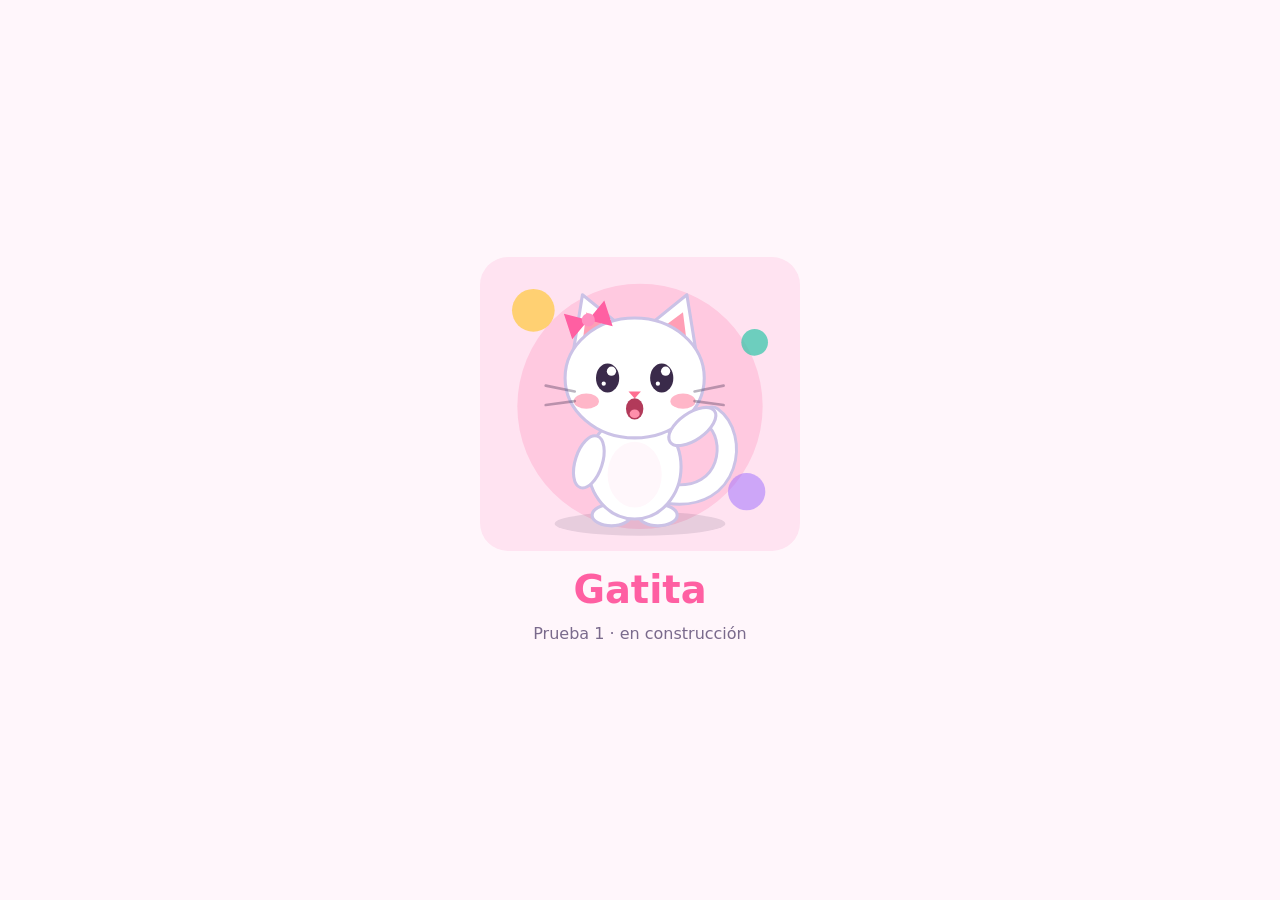
==== index.html @ 4bb4eaf9 "Testseite mit Gatita Co-Authored-By: Claude Fable 5.2 <noreply@anthropic.com> Claude-Session: https:" ====
<!DOCTYPE html>
<html lang="es">
<head>
<meta charset="utf-8">
<meta name="viewport" content="width=device-width, initial-scale=1">
<meta name="robots" content="noindex">
<title>Gatita</title>
<style>
:root{--bg:#fff6fb;--ink:#3a2a4a;--soft:#7a6a8c;--pink:#ff5fa2;color-scheme:light}
*{box-sizing:border-box}
html,body{margin:0;height:100%}
body{background:var(--bg);color:var(--ink);font-family:"Trebuchet MS","Segoe UI",system-ui,sans-serif;display:flex;flex-direction:column;align-items:center;justify-content:center;gap:12px;padding:24px;text-align:center}
svg{width:min(320px,80vw);height:auto;border-radius:28px;background:#ffe3f1}
h1{margin:0;font-size:2.4rem;color:var(--pink)}
p{margin:0;color:var(--soft)}
/* Animationen */
.blink{transform-box:fill-box;transform-origin:center;animation:blink 4s infinite}
@keyframes blink{0%,92%,100%{transform:scaleY(1)}95%{transform:scaleY(.1)}}
.tail{transform-origin:18px -14px;animation:wag 1.6s ease-in-out infinite alternate}
@keyframes wag{from{transform:rotate(-8deg)}to{transform:rotate(10deg)}}
.bob{transform-origin:0 0;animation:bob 1.2s ease-in-out infinite alternate}
@keyframes bob{from{transform:rotate(-10deg)}to{transform:rotate(8deg)}}
.wave{transform-origin:0 0;animation:wave .5s ease-in-out infinite alternate}
@keyframes wave{from{transform:rotate(-20deg)}to{transform:rotate(16deg)}}
.tilt{transform-origin:0 -45px;animation:tilt 2s ease-in-out infinite alternate}
@keyframes tilt{from{transform:rotate(-5deg)}to{transform:rotate(5deg)}}
.jump{animation:jump .9s cubic-bezier(.3,0,.3,1) infinite alternate}
@keyframes jump{from{transform:translateY(0)}to{transform:translateY(-42px)}}
.shadow{transform-box:fill-box;transform-origin:center;animation:shadow .9s cubic-bezier(.3,0,.3,1) infinite alternate}
@keyframes shadow{from{transform:scale(1);opacity:.25}to{transform:scale(.55);opacity:.12}}
.pulse{transform-origin:0 0;animation:pulse 1.6s ease-in-out infinite alternate}
@keyframes pulse{from{transform:scale(1)}to{transform:scale(1.05)}}
.bl1{transform-origin:0 0;animation:snip1 .45s ease-in-out infinite alternate}
.bl2{transform-origin:0 0;animation:snip2 .45s ease-in-out infinite alternate}
@keyframes snip1{from{transform:rotate(0)}to{transform:rotate(-16deg)}}
@keyframes snip2{from{transform:rotate(0)}to{transform:rotate(16deg)}}
.hairbit{animation:fall 1.8s linear infinite}
@keyframes fall{0%{transform:translate(0,0) rotate(0);opacity:1}100%{transform:translate(10px,78px) rotate(200deg);opacity:0}}
.swim{transform-box:fill-box;transform-origin:center;animation:swim 5s linear infinite}
@keyframes swim{0%{transform:translateX(-15px) scaleX(1)}45%{transform:translateX(15px) scaleX(1)}50%{transform:translateX(15px) scaleX(-1)}95%{transform:translateX(-15px) scaleX(-1)}100%{transform:translateX(-15px) scaleX(1)}}
.bubble{animation:bubble 2.4s ease-in infinite}
@keyframes bubble{0%{transform:translateY(0);opacity:.9}100%{transform:translateY(-34px);opacity:0}}
.peek{animation:peek 5s ease-in-out infinite}
@keyframes peek{0%,100%{transform:translate(-3px,3px)}50%{transform:translate(4px,-3px)}}
.breathe{transform-box:fill-box;transform-origin:center bottom;animation:breathe 2.6s ease-in-out infinite alternate}
@keyframes breathe{from{transform:scaleY(1)}to{transform:scaleY(1.07)}}
.zz{animation:zz 3s ease-in-out infinite}
@keyframes zz{0%{transform:translate(0,8px);opacity:0}30%{opacity:1}100%{transform:translate(8px,-14px);opacity:0}}
.twinkle{animation:twinkle 1.8s ease-in-out infinite alternate}
@keyframes twinkle{from{opacity:.25}to{opacity:1}}
.drop{animation:drop .8s linear infinite}
@keyframes drop{from{transform:translateY(-40px)}to{transform:translateY(170px)}}
.cloud{animation:cloud 4s ease-in-out infinite alternate}
@keyframes cloud{from{transform:translateX(-6px)}to{transform:translateX(8px)}}
.ripple{transform-box:fill-box;transform-origin:center;animation:ripple 1.4s ease-out infinite}
@keyframes ripple{from{transform:scale(.3);opacity:.9}to{transform:scale(1.2);opacity:0}}
.sway{transform-origin:0 0;animation:sway 2.4s ease-in-out infinite alternate}
@keyframes sway{from{transform:rotate(-3deg)}to{transform:rotate(3deg)}}
.shiver{animation:shiver .14s linear infinite alternate}
@keyframes shiver{from{transform:translateX(-1.4px)}to{transform:translateX(1.4px)}}
.snow{animation:snow 4s linear infinite}
@keyframes snow{from{transform:translate(0,-30px)}to{transform:translate(12px,210px)}}
.puff{transform-box:fill-box;transform-origin:center;animation:puff 2.2s ease-out infinite}
@keyframes puff{0%{transform:translate(0,0) scale(.4);opacity:0}25%{opacity:.9}100%{transform:translate(14px,-12px) scale(1.3);opacity:0}}
@media (prefers-reduced-motion:reduce){*{animation:none!important}}


@media (prefers-reduced-motion:reduce){*{animation:none!important}}
</style>
</head>
<body>
<div id="hero"></div>
<h1>Gatita</h1>
<p>Prueba 1 · en construcción</p>
<script>
const INK='#3a2a4a', OUT='#cbc2e6';
function arm(side,ang,o,prop,cls){
  const x=side==='L'?-20:20;
  return `<g transform="translate(${x},-42) rotate(${ang})"><g class="${cls||''}"><ellipse cx="0" cy="12" rx="7" ry="14" fill="${o.fur}" stroke="${o.out}" stroke-width="1.6"/>${prop?`<g transform="translate(0,26) rotate(${-ang})">${prop}</g>`:''}</g></g>`;
}
function cat(o){
  o=Object.assign({fur:'#ffffff',out:OUT,belly:'#fff7fb',eyes:'open',mouth:'w',armL:18,armR:-18,armsFront:false,bow:true,prop:'',armRcls:'',armLcls:'',headCls:'',mid:'',extra:'',tail:true},o);
  const S=`stroke="${o.out}" stroke-width="1.6"`;
  const arms=arm('L',o.armL,o,'',o.armLcls)+arm('R',o.armR,o,o.prop,o.armRcls);
  let eyes='';
  if(o.eyes==='open') eyes=`<g class="blink"><ellipse cx="-14" cy="-74" rx="6" ry="7.5" fill="${INK}"/><circle cx="-12" cy="-77.5" r="2.4" fill="#fff"/><circle cx="-16" cy="-71" r="1.1" fill="#fff"/><ellipse cx="14" cy="-74" rx="6" ry="7.5" fill="${INK}"/><circle cx="16" cy="-77.5" r="2.4" fill="#fff"/><circle cx="12" cy="-71" r="1.1" fill="#fff"/></g>`;
  if(o.eyes==='happy') eyes=`<path d="M-20,-72 q6,-8 12,0 M8,-72 q6,-8 12,0" fill="none" stroke="${INK}" stroke-width="2.8" stroke-linecap="round"/>`;
  if(o.eyes==='closed') eyes=`<path d="M-20,-74 q6,6 12,0 M8,-74 q6,6 12,0" fill="none" stroke="${INK}" stroke-width="2.8" stroke-linecap="round"/>`;
  if(o.eyes==='wide') eyes=`<circle cx="-14" cy="-75" r="7.5" fill="#fff" stroke="${INK}" stroke-width="2"/><circle cx="-14" cy="-75" r="3.2" fill="${INK}"/><circle cx="14" cy="-75" r="7.5" fill="#fff" stroke="${INK}" stroke-width="2"/><circle cx="14" cy="-75" r="3.2" fill="${INK}"/>`;
  let mouth=`<path d="M-6,-61 q3,4 6,0 q3,4 6,0" fill="none" stroke="${INK}" stroke-width="1.8" stroke-linecap="round"/>`;
  if(o.mouth==='open') mouth=`<g class="${o.mouthCls||''}"><ellipse cx="0" cy="-58" rx="4.5" ry="5.5" fill="#b23a5a"/><ellipse cx="0" cy="-55.5" rx="2.6" ry="2.2" fill="#ff8fab"/></g>`;
  if(o.mouth==='o') mouth=`<ellipse cx="0" cy="-58" rx="3" ry="3.6" fill="#b23a5a"/>`;
  const bow=o.bow?`<g transform="translate(-24,-104) rotate(-18)"><path d="M0,0 L-11,-7 V7 Z M0,0 L11,-7 V7 Z" fill="#ff5fa2"/><circle r="3.4" fill="#ff8fc0"/></g>`:'';
  return `
  ${o.tail?`<path class="tail" d="M18,-14 C50,-10 54,-44 40,-54" fill="none" stroke="${o.out}" stroke-width="11.5" stroke-linecap="round"/><path class="tail" d="M18,-14 C50,-10 54,-44 40,-54" fill="none" stroke="${o.fur}" stroke-width="8.5" stroke-linecap="round"/>`:''}
  <ellipse cx="-12" cy="-3" rx="10" ry="5.5" fill="${o.fur}" ${S}/><ellipse cx="12" cy="-3" rx="10" ry="5.5" fill="${o.fur}" ${S}/>
  <ellipse cx="0" cy="-28" rx="24" ry="27" fill="${o.fur}" ${S}/>
  <ellipse cx="0" cy="-24" rx="14" ry="17" fill="${o.belly}"/>
  ${o.armsFront?'':arms}
  ${o.mid}
  <g class="${o.headCls}">
    <polygon points="-32,-86 -27,-117 -6,-100" fill="${o.fur}" ${S} stroke-linejoin="round"/><polygon points="-27,-92 -25,-108 -13,-99" fill="#ff9eb5"/>
    <polygon points="32,-86 27,-117 6,-100" fill="${o.fur}" ${S} stroke-linejoin="round"/><polygon points="27,-92 25,-108 13,-99" fill="#ff9eb5"/>
    <ellipse cx="0" cy="-74" rx="36" ry="31" fill="${o.fur}" ${S}/>
    ${eyes}
    <ellipse cx="-25" cy="-62" rx="6.5" ry="4" fill="#ff8fab" opacity=".65"/><ellipse cx="25" cy="-62" rx="6.5" ry="4" fill="#ff8fab" opacity=".65"/>
    <path d="M-3.2,-67 h6.4 l-3.2,3.6 z" fill="#ff6f91"/>
    ${mouth}
    <path d="M-31,-67 l-15,-3 M-31,-62 l-15,2 M31,-67 l15,-3 M31,-62 l15,2" stroke="${INK}" stroke-opacity=".35" stroke-width="1.4" stroke-linecap="round"/>
    ${bow}
  </g>
  ${o.armsFront?arms:''}
  ${o.extra}`;
}
const at=(x,y,s,inner,cls)=>`<g transform="translate(${x},${y}) scale(${s})"><g class="${cls||''}">${inner}</g></g>`;
const heart=(x,y,s,c,d)=>`<path class="heart" style="animation-delay:${d}s" transform="translate(${x},${y}) scale(${s})" d="M0,4 C-8,-4 -4,-10 0,-5 C4,-10 8,-4 0,4 Z" fill="${c}"/>`;


document.getElementById('hero').innerHTML=`<svg viewBox="0 0 240 220" role="img" aria-label="Gatita saluda">
 <circle cx="120" cy="112" r="92" fill="#ffc9e0"/><circle cx="40" cy="40" r="16" fill="#ffc93c" opacity=".7"/><circle cx="206" cy="64" r="10" fill="#2fc7a8" opacity=".7"/><circle cx="200" cy="176" r="14" fill="#9b6bff" opacity=".5"/>
 <ellipse cx="120" cy="200" rx="64" ry="9" fill="${INK}" opacity=".12"/>
 ${at(116,198,1.45,cat({armR:-125,armRcls:'wave',armsFront:true,mouth:'open'}))}</svg>`;
</script>
</body>
</html>
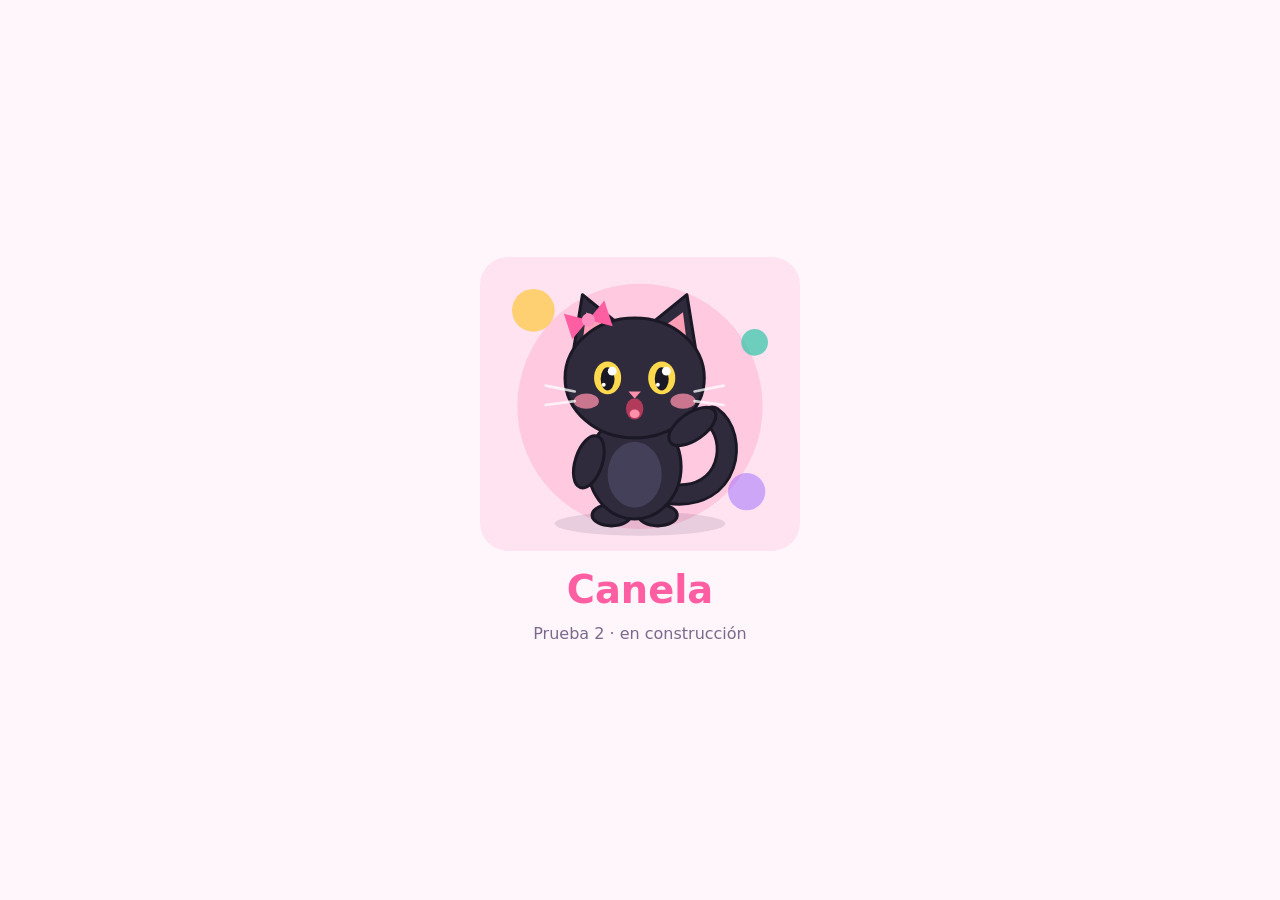
==== commit 9d7fc00f: "Maskottchen: schwarze Katze Canela Co-Authored-By: Claude Fable 5.2 <noreply@anthropic.com> Claude-S" ====
--- a/index.html
+++ b/index.html
@@ -4,7 +4,7 @@
 <meta charset="utf-8">
 <meta name="viewport" content="width=device-width, initial-scale=1">
 <meta name="robots" content="noindex">
-<title>Gatita</title>
+<title>Canela</title>
 <style>
 :root{--bg:#fff6fb;--ink:#3a2a4a;--soft:#7a6a8c;--pink:#ff5fa2;color-scheme:light}
 *{box-sizing:border-box}
@@ -70,8 +70,8 @@
 </head>
 <body>
 <div id="hero"></div>
-<h1>Gatita</h1>
-<p>Prueba 1 · en construcción</p>
+<h1>Canela</h1>
+<p>Prueba 2 · en construcción</p>
 <script>
 const INK='#3a2a4a', OUT='#cbc2e6';
 function arm(side,ang,o,prop,cls){
@@ -79,15 +79,16 @@
   return `<g transform="translate(${x},-42) rotate(${ang})"><g class="${cls||''}"><ellipse cx="0" cy="12" rx="7" ry="14" fill="${o.fur}" stroke="${o.out}" stroke-width="1.6"/>${prop?`<g transform="translate(0,26) rotate(${-ang})">${prop}</g>`:''}</g></g>`;
 }
 function cat(o){
-  o=Object.assign({fur:'#ffffff',out:OUT,belly:'#fff7fb',eyes:'open',mouth:'w',armL:18,armR:-18,armsFront:false,bow:true,prop:'',armRcls:'',armLcls:'',headCls:'',mid:'',extra:'',tail:true},o);
-  const S=`stroke="${o.out}" stroke-width="1.6"`;
+  o=Object.assign({fur:'#2f2b3d',out:'#1b1825',belly:'#454059',eyes:'open',mouth:'w',armL:18,armR:-18,armsFront:false,bow:true,prop:'',armRcls:'',armLcls:'',headCls:'',mid:'',extra:'',tail:true},o);
+  const S=`stroke="${o.out}" stroke-width="1.6"`, L='#ffffff';
   const arms=arm('L',o.armL,o,'',o.armLcls)+arm('R',o.armR,o,o.prop,o.armRcls);
+  const eye=x=>`<ellipse cx="${x}" cy="-74" rx="7" ry="8.5" fill="#ffd94d"/><ellipse cx="${x}" cy="-73.5" rx="3.6" ry="6" fill="#1b1825"/><circle cx="${x+2.4}" cy="-77.5" r="2.3" fill="#fff"/><circle cx="${x-2}" cy="-70.5" r="1" fill="#fff"/>`;
   let eyes='';
-  if(o.eyes==='open') eyes=`<g class="blink"><ellipse cx="-14" cy="-74" rx="6" ry="7.5" fill="${INK}"/><circle cx="-12" cy="-77.5" r="2.4" fill="#fff"/><circle cx="-16" cy="-71" r="1.1" fill="#fff"/><ellipse cx="14" cy="-74" rx="6" ry="7.5" fill="${INK}"/><circle cx="16" cy="-77.5" r="2.4" fill="#fff"/><circle cx="12" cy="-71" r="1.1" fill="#fff"/></g>`;
-  if(o.eyes==='happy') eyes=`<path d="M-20,-72 q6,-8 12,0 M8,-72 q6,-8 12,0" fill="none" stroke="${INK}" stroke-width="2.8" stroke-linecap="round"/>`;
-  if(o.eyes==='closed') eyes=`<path d="M-20,-74 q6,6 12,0 M8,-74 q6,6 12,0" fill="none" stroke="${INK}" stroke-width="2.8" stroke-linecap="round"/>`;
-  if(o.eyes==='wide') eyes=`<circle cx="-14" cy="-75" r="7.5" fill="#fff" stroke="${INK}" stroke-width="2"/><circle cx="-14" cy="-75" r="3.2" fill="${INK}"/><circle cx="14" cy="-75" r="7.5" fill="#fff" stroke="${INK}" stroke-width="2"/><circle cx="14" cy="-75" r="3.2" fill="${INK}"/>`;
-  let mouth=`<path d="M-6,-61 q3,4 6,0 q3,4 6,0" fill="none" stroke="${INK}" stroke-width="1.8" stroke-linecap="round"/>`;
+  if(o.eyes==='open') eyes=`<g class="blink">${eye(-14)}${eye(14)}</g>`;
+  if(o.eyes==='happy') eyes=`<path d="M-20,-72 q6,-8 12,0 M8,-72 q6,-8 12,0" fill="none" stroke="${L}" stroke-width="2.8" stroke-linecap="round"/>`;
+  if(o.eyes==='closed') eyes=`<path d="M-20,-74 q6,6 12,0 M8,-74 q6,6 12,0" fill="none" stroke="${L}" stroke-width="2.8" stroke-linecap="round"/>`;
+  if(o.eyes==='wide') eyes=`<circle cx="-14" cy="-75" r="8" fill="#ffd94d"/><circle cx="-14" cy="-75" r="3" fill="#1b1825"/><circle cx="14" cy="-75" r="8" fill="#ffd94d"/><circle cx="14" cy="-75" r="3" fill="#1b1825"/>`;
+  let mouth=`<path d="M-6,-61 q3,4 6,0 q3,4 6,0" fill="none" stroke="${L}" stroke-width="1.8" stroke-linecap="round"/>`;
   if(o.mouth==='open') mouth=`<g class="${o.mouthCls||''}"><ellipse cx="0" cy="-58" rx="4.5" ry="5.5" fill="#b23a5a"/><ellipse cx="0" cy="-55.5" rx="2.6" ry="2.2" fill="#ff8fab"/></g>`;
   if(o.mouth==='o') mouth=`<ellipse cx="0" cy="-58" rx="3" ry="3.6" fill="#b23a5a"/>`;
   const bow=o.bow?`<g transform="translate(-24,-104) rotate(-18)"><path d="M0,0 L-11,-7 V7 Z M0,0 L11,-7 V7 Z" fill="#ff5fa2"/><circle r="3.4" fill="#ff8fc0"/></g>`:'';
@@ -103,10 +104,10 @@
     <polygon points="32,-86 27,-117 6,-100" fill="${o.fur}" ${S} stroke-linejoin="round"/><polygon points="27,-92 25,-108 13,-99" fill="#ff9eb5"/>
     <ellipse cx="0" cy="-74" rx="36" ry="31" fill="${o.fur}" ${S}/>
     ${eyes}
-    <ellipse cx="-25" cy="-62" rx="6.5" ry="4" fill="#ff8fab" opacity=".65"/><ellipse cx="25" cy="-62" rx="6.5" ry="4" fill="#ff8fab" opacity=".65"/>
-    <path d="M-3.2,-67 h6.4 l-3.2,3.6 z" fill="#ff6f91"/>
+    <ellipse cx="-25" cy="-62" rx="6.5" ry="4" fill="#ff8fab" opacity=".75"/><ellipse cx="25" cy="-62" rx="6.5" ry="4" fill="#ff8fab" opacity=".75"/>
+    <path d="M-3.2,-67 h6.4 l-3.2,3.6 z" fill="#ff8fab"/>
     ${mouth}
-    <path d="M-31,-67 l-15,-3 M-31,-62 l-15,2 M31,-67 l15,-3 M31,-62 l15,2" stroke="${INK}" stroke-opacity=".35" stroke-width="1.4" stroke-linecap="round"/>
+    <path d="M-31,-67 l-15,-3 M-31,-62 l-15,2 M31,-67 l15,-3 M31,-62 l15,2" stroke="${L}" stroke-opacity=".75" stroke-width="1.4" stroke-linecap="round"/>
     ${bow}
   </g>
   ${o.armsFront?arms:''}
@@ -116,7 +117,7 @@
 const heart=(x,y,s,c,d)=>`<path class="heart" style="animation-delay:${d}s" transform="translate(${x},${y}) scale(${s})" d="M0,4 C-8,-4 -4,-10 0,-5 C4,-10 8,-4 0,4 Z" fill="${c}"/>`;
 
 
-document.getElementById('hero').innerHTML=`<svg viewBox="0 0 240 220" role="img" aria-label="Gatita saluda">
+document.getElementById('hero').innerHTML=`<svg viewBox="0 0 240 220" role="img" aria-label="Canela saluda">
  <circle cx="120" cy="112" r="92" fill="#ffc9e0"/><circle cx="40" cy="40" r="16" fill="#ffc93c" opacity=".7"/><circle cx="206" cy="64" r="10" fill="#2fc7a8" opacity=".7"/><circle cx="200" cy="176" r="14" fill="#9b6bff" opacity=".5"/>
  <ellipse cx="120" cy="200" rx="64" ry="9" fill="${INK}" opacity=".12"/>
  ${at(116,198,1.45,cat({armR:-125,armRcls:'wave',armsFront:true,mouth:'open'}))}</svg>`;
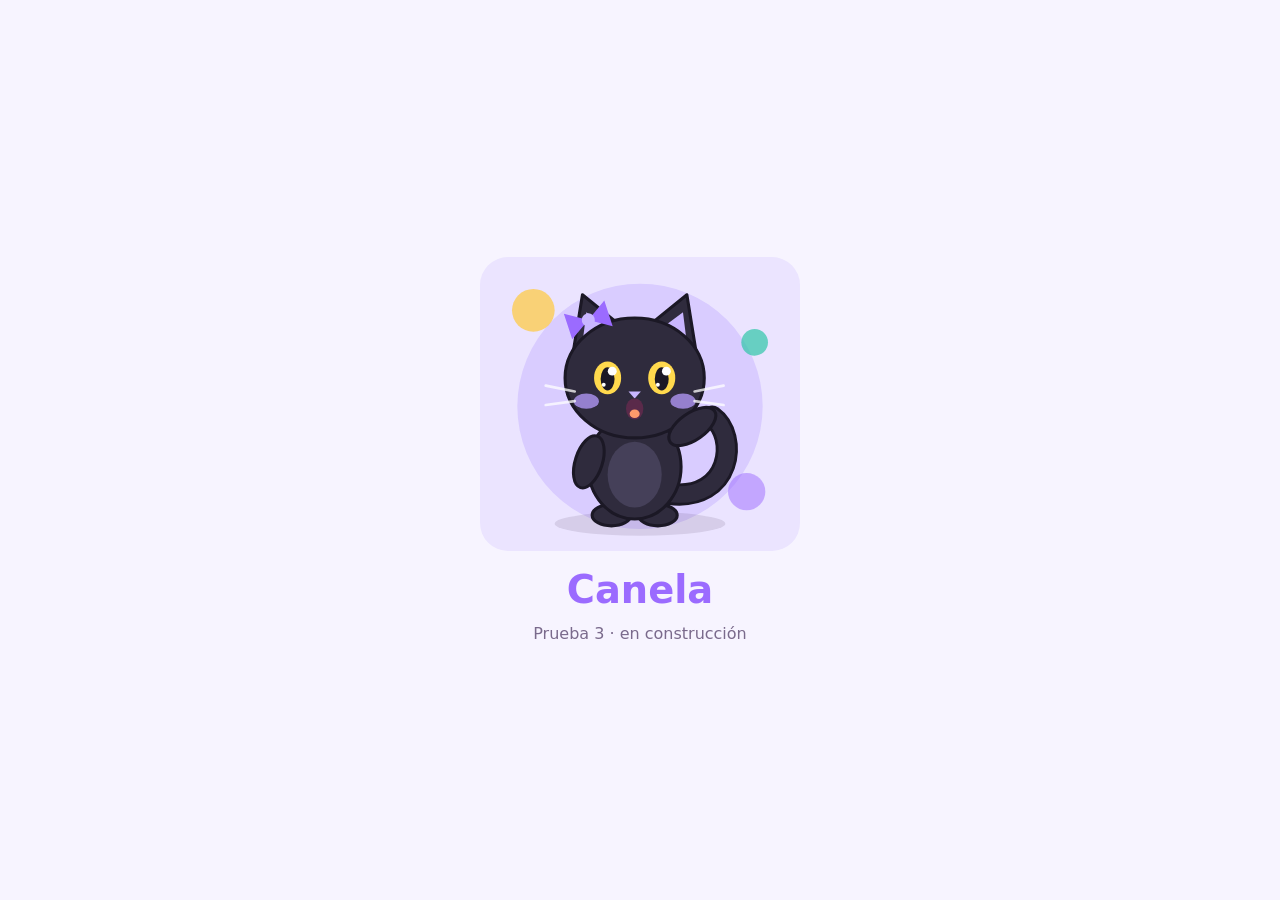
==== commit e730f349: "Farben: Lila statt Pink Co-Authored-By: Claude Fable 5.2 <noreply@anthropic.com> Claude-Session: htt" ====
--- a/index.html
+++ b/index.html
@@ -6,11 +6,11 @@
 <meta name="robots" content="noindex">
 <title>Canela</title>
 <style>
-:root{--bg:#fff6fb;--ink:#3a2a4a;--soft:#7a6a8c;--pink:#ff5fa2;color-scheme:light}
+:root{--bg:#f7f4ff;--ink:#3a2a4a;--soft:#7a6a8c;--pink:#9b6bff;color-scheme:light}
 *{box-sizing:border-box}
 html,body{margin:0;height:100%}
 body{background:var(--bg);color:var(--ink);font-family:"Trebuchet MS","Segoe UI",system-ui,sans-serif;display:flex;flex-direction:column;align-items:center;justify-content:center;gap:12px;padding:24px;text-align:center}
-svg{width:min(320px,80vw);height:auto;border-radius:28px;background:#ffe3f1}
+svg{width:min(320px,80vw);height:auto;border-radius:28px;background:#ebe4ff}
 h1{margin:0;font-size:2.4rem;color:var(--pink)}
 p{margin:0;color:var(--soft)}
 /* Animationen */
@@ -71,7 +71,7 @@
 <body>
 <div id="hero"></div>
 <h1>Canela</h1>
-<p>Prueba 2 · en construcción</p>
+<p>Prueba 3 · en construcción</p>
 <script>
 const INK='#3a2a4a', OUT='#cbc2e6';
 function arm(side,ang,o,prop,cls){
@@ -89,9 +89,9 @@
   if(o.eyes==='closed') eyes=`<path d="M-20,-74 q6,6 12,0 M8,-74 q6,6 12,0" fill="none" stroke="${L}" stroke-width="2.8" stroke-linecap="round"/>`;
   if(o.eyes==='wide') eyes=`<circle cx="-14" cy="-75" r="8" fill="#ffd94d"/><circle cx="-14" cy="-75" r="3" fill="#1b1825"/><circle cx="14" cy="-75" r="8" fill="#ffd94d"/><circle cx="14" cy="-75" r="3" fill="#1b1825"/>`;
   let mouth=`<path d="M-6,-61 q3,4 6,0 q3,4 6,0" fill="none" stroke="${L}" stroke-width="1.8" stroke-linecap="round"/>`;
-  if(o.mouth==='open') mouth=`<g class="${o.mouthCls||''}"><ellipse cx="0" cy="-58" rx="4.5" ry="5.5" fill="#b23a5a"/><ellipse cx="0" cy="-55.5" rx="2.6" ry="2.2" fill="#ff8fab"/></g>`;
-  if(o.mouth==='o') mouth=`<ellipse cx="0" cy="-58" rx="3" ry="3.6" fill="#b23a5a"/>`;
-  const bow=o.bow?`<g transform="translate(-24,-104) rotate(-18)"><path d="M0,0 L-11,-7 V7 Z M0,0 L11,-7 V7 Z" fill="#ff5fa2"/><circle r="3.4" fill="#ff8fc0"/></g>`:'';
+  if(o.mouth==='open') mouth=`<g class="${o.mouthCls||''}"><ellipse cx="0" cy="-58" rx="4.5" ry="5.5" fill="#5a2a4a"/><ellipse cx="0" cy="-55.5" rx="2.6" ry="2.2" fill="#ff9a6b"/></g>`;
+  if(o.mouth==='o') mouth=`<ellipse cx="0" cy="-58" rx="3" ry="3.6" fill="#5a2a4a"/>`;
+  const bow=o.bow?`<g transform="translate(-24,-104) rotate(-18)"><path d="M0,0 L-11,-7 V7 Z M0,0 L11,-7 V7 Z" fill="#9b6bff"/><circle r="3.4" fill="#c9b6ff"/></g>`:'';
   return `
   ${o.tail?`<path class="tail" d="M18,-14 C50,-10 54,-44 40,-54" fill="none" stroke="${o.out}" stroke-width="11.5" stroke-linecap="round"/><path class="tail" d="M18,-14 C50,-10 54,-44 40,-54" fill="none" stroke="${o.fur}" stroke-width="8.5" stroke-linecap="round"/>`:''}
   <ellipse cx="-12" cy="-3" rx="10" ry="5.5" fill="${o.fur}" ${S}/><ellipse cx="12" cy="-3" rx="10" ry="5.5" fill="${o.fur}" ${S}/>
@@ -100,12 +100,12 @@
   ${o.armsFront?'':arms}
   ${o.mid}
   <g class="${o.headCls}">
-    <polygon points="-32,-86 -27,-117 -6,-100" fill="${o.fur}" ${S} stroke-linejoin="round"/><polygon points="-27,-92 -25,-108 -13,-99" fill="#ff9eb5"/>
-    <polygon points="32,-86 27,-117 6,-100" fill="${o.fur}" ${S} stroke-linejoin="round"/><polygon points="27,-92 25,-108 13,-99" fill="#ff9eb5"/>
+    <polygon points="-32,-86 -27,-117 -6,-100" fill="${o.fur}" ${S} stroke-linejoin="round"/><polygon points="-27,-92 -25,-108 -13,-99" fill="#c9b6ff"/>
+    <polygon points="32,-86 27,-117 6,-100" fill="${o.fur}" ${S} stroke-linejoin="round"/><polygon points="27,-92 25,-108 13,-99" fill="#c9b6ff"/>
     <ellipse cx="0" cy="-74" rx="36" ry="31" fill="${o.fur}" ${S}/>
     ${eyes}
-    <ellipse cx="-25" cy="-62" rx="6.5" ry="4" fill="#ff8fab" opacity=".75"/><ellipse cx="25" cy="-62" rx="6.5" ry="4" fill="#ff8fab" opacity=".75"/>
-    <path d="M-3.2,-67 h6.4 l-3.2,3.6 z" fill="#ff8fab"/>
+    <ellipse cx="-25" cy="-62" rx="6.5" ry="4" fill="#b79cff" opacity=".75"/><ellipse cx="25" cy="-62" rx="6.5" ry="4" fill="#b79cff" opacity=".75"/>
+    <path d="M-3.2,-67 h6.4 l-3.2,3.6 z" fill="#c9b6ff"/>
     ${mouth}
     <path d="M-31,-67 l-15,-3 M-31,-62 l-15,2 M31,-67 l15,-3 M31,-62 l15,2" stroke="${L}" stroke-opacity=".75" stroke-width="1.4" stroke-linecap="round"/>
     ${bow}
@@ -118,7 +118,7 @@
 
 
 document.getElementById('hero').innerHTML=`<svg viewBox="0 0 240 220" role="img" aria-label="Canela saluda">
- <circle cx="120" cy="112" r="92" fill="#ffc9e0"/><circle cx="40" cy="40" r="16" fill="#ffc93c" opacity=".7"/><circle cx="206" cy="64" r="10" fill="#2fc7a8" opacity=".7"/><circle cx="200" cy="176" r="14" fill="#9b6bff" opacity=".5"/>
+ <circle cx="120" cy="112" r="92" fill="#d9ccff"/><circle cx="40" cy="40" r="16" fill="#ffc93c" opacity=".7"/><circle cx="206" cy="64" r="10" fill="#2fc7a8" opacity=".7"/><circle cx="200" cy="176" r="14" fill="#9b6bff" opacity=".5"/>
  <ellipse cx="120" cy="200" rx="64" ry="9" fill="${INK}" opacity=".12"/>
  ${at(116,198,1.45,cat({armR:-125,armRcls:'wave',armsFront:true,mouth:'open'}))}</svg>`;
 </script>
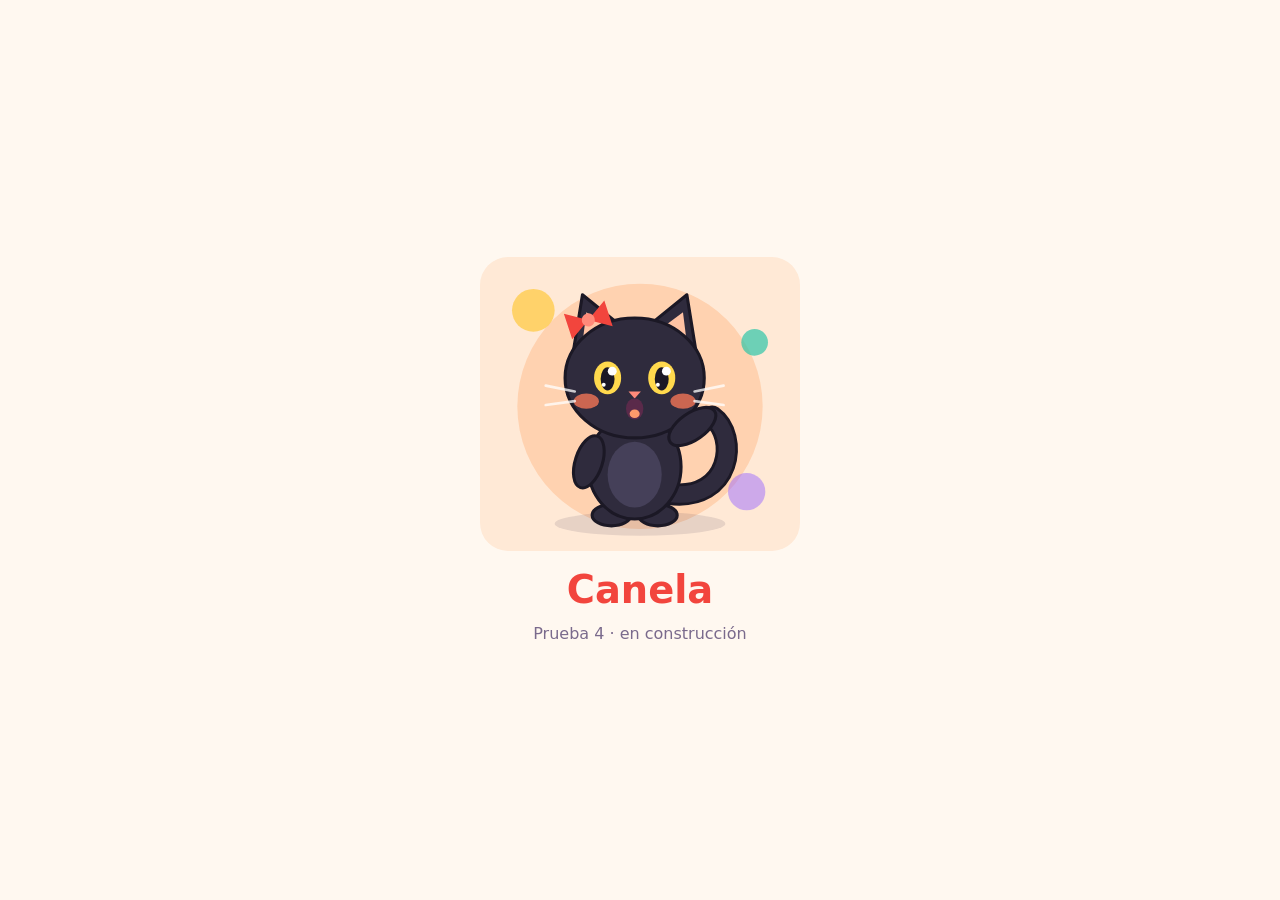
==== commit 7fc867d1: "Farben: Rot als Hauptfarbe Co-Authored-By: Claude Fable 5.2 <noreply@anthropic.com> Claude-Session: " ====
--- a/index.html
+++ b/index.html
@@ -6,11 +6,11 @@
 <meta name="robots" content="noindex">
 <title>Canela</title>
 <style>
-:root{--bg:#f7f4ff;--ink:#3a2a4a;--soft:#7a6a8c;--pink:#9b6bff;color-scheme:light}
+:root{--bg:#fff8f0;--ink:#3a2a4a;--soft:#7a6a8c;--pink:#f2453d;color-scheme:light}
 *{box-sizing:border-box}
 html,body{margin:0;height:100%}
 body{background:var(--bg);color:var(--ink);font-family:"Trebuchet MS","Segoe UI",system-ui,sans-serif;display:flex;flex-direction:column;align-items:center;justify-content:center;gap:12px;padding:24px;text-align:center}
-svg{width:min(320px,80vw);height:auto;border-radius:28px;background:#ebe4ff}
+svg{width:min(320px,80vw);height:auto;border-radius:28px;background:#ffe9d6}
 h1{margin:0;font-size:2.4rem;color:var(--pink)}
 p{margin:0;color:var(--soft)}
 /* Animationen */
@@ -71,7 +71,7 @@
 <body>
 <div id="hero"></div>
 <h1>Canela</h1>
-<p>Prueba 3 · en construcción</p>
+<p>Prueba 4 · en construcción</p>
 <script>
 const INK='#3a2a4a', OUT='#cbc2e6';
 function arm(side,ang,o,prop,cls){
@@ -91,7 +91,7 @@
   let mouth=`<path d="M-6,-61 q3,4 6,0 q3,4 6,0" fill="none" stroke="${L}" stroke-width="1.8" stroke-linecap="round"/>`;
   if(o.mouth==='open') mouth=`<g class="${o.mouthCls||''}"><ellipse cx="0" cy="-58" rx="4.5" ry="5.5" fill="#5a2a4a"/><ellipse cx="0" cy="-55.5" rx="2.6" ry="2.2" fill="#ff9a6b"/></g>`;
   if(o.mouth==='o') mouth=`<ellipse cx="0" cy="-58" rx="3" ry="3.6" fill="#5a2a4a"/>`;
-  const bow=o.bow?`<g transform="translate(-24,-104) rotate(-18)"><path d="M0,0 L-11,-7 V7 Z M0,0 L11,-7 V7 Z" fill="#9b6bff"/><circle r="3.4" fill="#c9b6ff"/></g>`:'';
+  const bow=o.bow?`<g transform="translate(-24,-104) rotate(-18)"><path d="M0,0 L-11,-7 V7 Z M0,0 L11,-7 V7 Z" fill="#f2453d"/><circle r="3.4" fill="#ff8a7a"/></g>`:'';
   return `
   ${o.tail?`<path class="tail" d="M18,-14 C50,-10 54,-44 40,-54" fill="none" stroke="${o.out}" stroke-width="11.5" stroke-linecap="round"/><path class="tail" d="M18,-14 C50,-10 54,-44 40,-54" fill="none" stroke="${o.fur}" stroke-width="8.5" stroke-linecap="round"/>`:''}
   <ellipse cx="-12" cy="-3" rx="10" ry="5.5" fill="${o.fur}" ${S}/><ellipse cx="12" cy="-3" rx="10" ry="5.5" fill="${o.fur}" ${S}/>
@@ -100,12 +100,12 @@
   ${o.armsFront?'':arms}
   ${o.mid}
   <g class="${o.headCls}">
-    <polygon points="-32,-86 -27,-117 -6,-100" fill="${o.fur}" ${S} stroke-linejoin="round"/><polygon points="-27,-92 -25,-108 -13,-99" fill="#c9b6ff"/>
-    <polygon points="32,-86 27,-117 6,-100" fill="${o.fur}" ${S} stroke-linejoin="round"/><polygon points="27,-92 25,-108 13,-99" fill="#c9b6ff"/>
+    <polygon points="-32,-86 -27,-117 -6,-100" fill="${o.fur}" ${S} stroke-linejoin="round"/><polygon points="-27,-92 -25,-108 -13,-99" fill="#ffc2a3"/>
+    <polygon points="32,-86 27,-117 6,-100" fill="${o.fur}" ${S} stroke-linejoin="round"/><polygon points="27,-92 25,-108 13,-99" fill="#ffc2a3"/>
     <ellipse cx="0" cy="-74" rx="36" ry="31" fill="${o.fur}" ${S}/>
     ${eyes}
-    <ellipse cx="-25" cy="-62" rx="6.5" ry="4" fill="#b79cff" opacity=".75"/><ellipse cx="25" cy="-62" rx="6.5" ry="4" fill="#b79cff" opacity=".75"/>
-    <path d="M-3.2,-67 h6.4 l-3.2,3.6 z" fill="#c9b6ff"/>
+    <ellipse cx="-25" cy="-62" rx="6.5" ry="4" fill="#ff7a59" opacity=".75"/><ellipse cx="25" cy="-62" rx="6.5" ry="4" fill="#ff7a59" opacity=".75"/>
+    <path d="M-3.2,-67 h6.4 l-3.2,3.6 z" fill="#ff8a7a"/>
     ${mouth}
     <path d="M-31,-67 l-15,-3 M-31,-62 l-15,2 M31,-67 l15,-3 M31,-62 l15,2" stroke="${L}" stroke-opacity=".75" stroke-width="1.4" stroke-linecap="round"/>
     ${bow}
@@ -118,7 +118,7 @@
 
 
 document.getElementById('hero').innerHTML=`<svg viewBox="0 0 240 220" role="img" aria-label="Canela saluda">
- <circle cx="120" cy="112" r="92" fill="#d9ccff"/><circle cx="40" cy="40" r="16" fill="#ffc93c" opacity=".7"/><circle cx="206" cy="64" r="10" fill="#2fc7a8" opacity=".7"/><circle cx="200" cy="176" r="14" fill="#9b6bff" opacity=".5"/>
+ <circle cx="120" cy="112" r="92" fill="#ffd2b0"/><circle cx="40" cy="40" r="16" fill="#ffc93c" opacity=".7"/><circle cx="206" cy="64" r="10" fill="#2fc7a8" opacity=".7"/><circle cx="200" cy="176" r="14" fill="#9b6bff" opacity=".5"/>
  <ellipse cx="120" cy="200" rx="64" ry="9" fill="${INK}" opacity=".12"/>
  ${at(116,198,1.45,cat({armR:-125,armRcls:'wave',armsFront:true,mouth:'open'}))}</svg>`;
 </script>
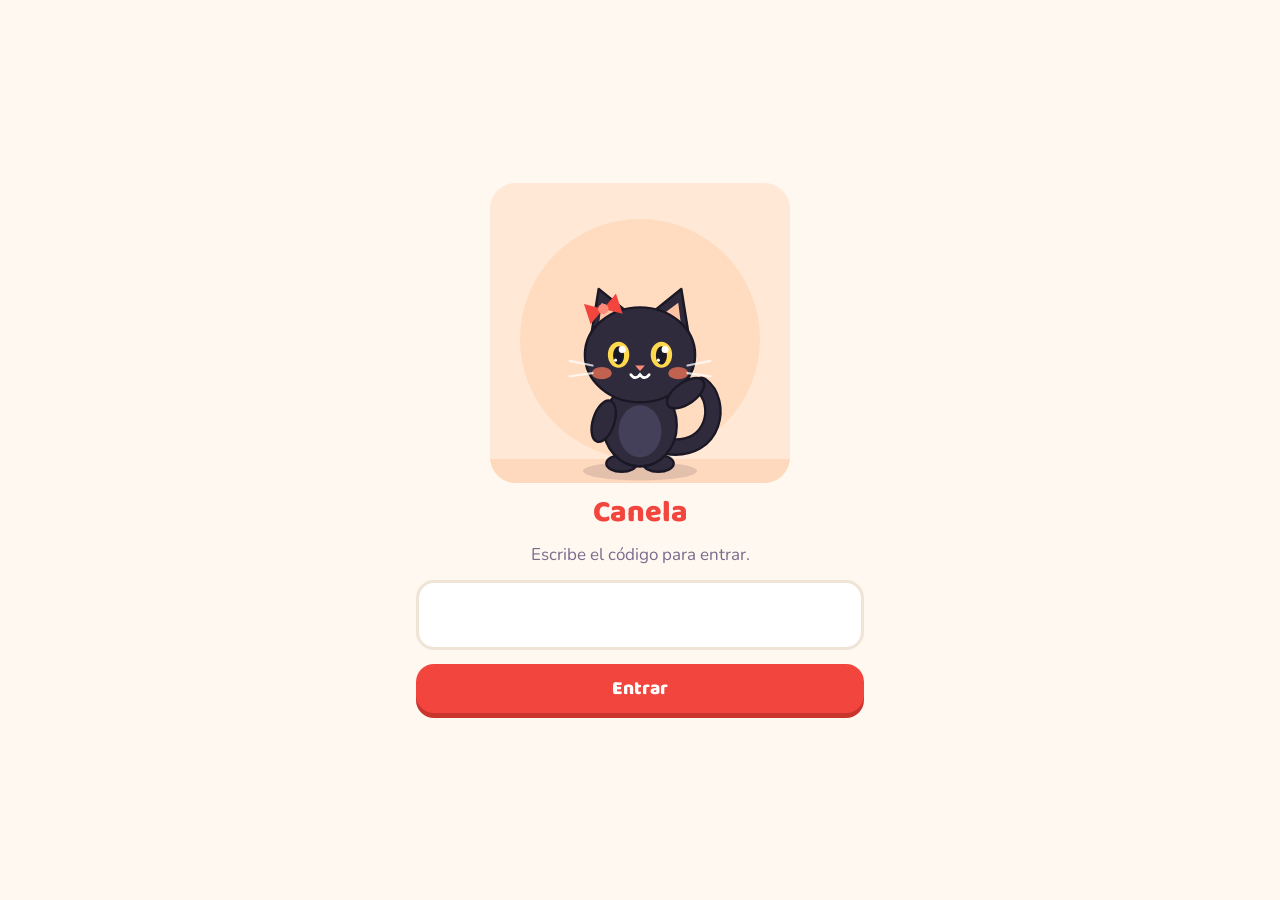
==== commit 9a550df1: "Erste spielbare Version: Tageslektion, Tippen, Wiederholung, Punkte, Sammlung, Sicherung Co-Authored" ====
--- a/index.html
+++ b/index.html
@@ -2,125 +2,22 @@
 <html lang="es">
 <head>
 <meta charset="utf-8">
-<meta name="viewport" content="width=device-width, initial-scale=1">
+<meta name="viewport" content="width=device-width, initial-scale=1, viewport-fit=cover">
 <meta name="robots" content="noindex">
+<meta name="theme-color" content="#f2453d">
 <title>Canela</title>
-<style>
-:root{--bg:#fff8f0;--ink:#3a2a4a;--soft:#7a6a8c;--pink:#f2453d;color-scheme:light}
-*{box-sizing:border-box}
-html,body{margin:0;height:100%}
-body{background:var(--bg);color:var(--ink);font-family:"Trebuchet MS","Segoe UI",system-ui,sans-serif;display:flex;flex-direction:column;align-items:center;justify-content:center;gap:12px;padding:24px;text-align:center}
-svg{width:min(320px,80vw);height:auto;border-radius:28px;background:#ffe9d6}
-h1{margin:0;font-size:2.4rem;color:var(--pink)}
-p{margin:0;color:var(--soft)}
-/* Animationen */
-.blink{transform-box:fill-box;transform-origin:center;animation:blink 4s infinite}
-@keyframes blink{0%,92%,100%{transform:scaleY(1)}95%{transform:scaleY(.1)}}
-.tail{transform-origin:18px -14px;animation:wag 1.6s ease-in-out infinite alternate}
-@keyframes wag{from{transform:rotate(-8deg)}to{transform:rotate(10deg)}}
-.bob{transform-origin:0 0;animation:bob 1.2s ease-in-out infinite alternate}
-@keyframes bob{from{transform:rotate(-10deg)}to{transform:rotate(8deg)}}
-.wave{transform-origin:0 0;animation:wave .5s ease-in-out infinite alternate}
-@keyframes wave{from{transform:rotate(-20deg)}to{transform:rotate(16deg)}}
-.tilt{transform-origin:0 -45px;animation:tilt 2s ease-in-out infinite alternate}
-@keyframes tilt{from{transform:rotate(-5deg)}to{transform:rotate(5deg)}}
-.jump{animation:jump .9s cubic-bezier(.3,0,.3,1) infinite alternate}
-@keyframes jump{from{transform:translateY(0)}to{transform:translateY(-42px)}}
-.shadow{transform-box:fill-box;transform-origin:center;animation:shadow .9s cubic-bezier(.3,0,.3,1) infinite alternate}
-@keyframes shadow{from{transform:scale(1);opacity:.25}to{transform:scale(.55);opacity:.12}}
-.pulse{transform-origin:0 0;animation:pulse 1.6s ease-in-out infinite alternate}
-@keyframes pulse{from{transform:scale(1)}to{transform:scale(1.05)}}
-.bl1{transform-origin:0 0;animation:snip1 .45s ease-in-out infinite alternate}
-.bl2{transform-origin:0 0;animation:snip2 .45s ease-in-out infinite alternate}
-@keyframes snip1{from{transform:rotate(0)}to{transform:rotate(-16deg)}}
-@keyframes snip2{from{transform:rotate(0)}to{transform:rotate(16deg)}}
-.hairbit{animation:fall 1.8s linear infinite}
-@keyframes fall{0%{transform:translate(0,0) rotate(0);opacity:1}100%{transform:translate(10px,78px) rotate(200deg);opacity:0}}
-.swim{transform-box:fill-box;transform-origin:center;animation:swim 5s linear infinite}
-@keyframes swim{0%{transform:translateX(-15px) scaleX(1)}45%{transform:translateX(15px) scaleX(1)}50%{transform:translateX(15px) scaleX(-1)}95%{transform:translateX(-15px) scaleX(-1)}100%{transform:translateX(-15px) scaleX(1)}}
-.bubble{animation:bubble 2.4s ease-in infinite}
-@keyframes bubble{0%{transform:translateY(0);opacity:.9}100%{transform:translateY(-34px);opacity:0}}
-.peek{animation:peek 5s ease-in-out infinite}
-@keyframes peek{0%,100%{transform:translate(-3px,3px)}50%{transform:translate(4px,-3px)}}
-.breathe{transform-box:fill-box;transform-origin:center bottom;animation:breathe 2.6s ease-in-out infinite alternate}
-@keyframes breathe{from{transform:scaleY(1)}to{transform:scaleY(1.07)}}
-.zz{animation:zz 3s ease-in-out infinite}
-@keyframes zz{0%{transform:translate(0,8px);opacity:0}30%{opacity:1}100%{transform:translate(8px,-14px);opacity:0}}
-.twinkle{animation:twinkle 1.8s ease-in-out infinite alternate}
-@keyframes twinkle{from{opacity:.25}to{opacity:1}}
-.drop{animation:drop .8s linear infinite}
-@keyframes drop{from{transform:translateY(-40px)}to{transform:translateY(170px)}}
-.cloud{animation:cloud 4s ease-in-out infinite alternate}
-@keyframes cloud{from{transform:translateX(-6px)}to{transform:translateX(8px)}}
-.ripple{transform-box:fill-box;transform-origin:center;animation:ripple 1.4s ease-out infinite}
-@keyframes ripple{from{transform:scale(.3);opacity:.9}to{transform:scale(1.2);opacity:0}}
-.sway{transform-origin:0 0;animation:sway 2.4s ease-in-out infinite alternate}
-@keyframes sway{from{transform:rotate(-3deg)}to{transform:rotate(3deg)}}
-.shiver{animation:shiver .14s linear infinite alternate}
-@keyframes shiver{from{transform:translateX(-1.4px)}to{transform:translateX(1.4px)}}
-.snow{animation:snow 4s linear infinite}
-@keyframes snow{from{transform:translate(0,-30px)}to{transform:translate(12px,210px)}}
-.puff{transform-box:fill-box;transform-origin:center;animation:puff 2.2s ease-out infinite}
-@keyframes puff{0%{transform:translate(0,0) scale(.4);opacity:0}25%{opacity:.9}100%{transform:translate(14px,-12px) scale(1.3);opacity:0}}
-@media (prefers-reduced-motion:reduce){*{animation:none!important}}
-
-
-@media (prefers-reduced-motion:reduce){*{animation:none!important}}
-</style>
+<link rel="manifest" href="manifest.webmanifest">
+<link rel="icon" href="icon-192.png">
+<link rel="apple-touch-icon" href="icon-192.png">
+<link href="https://fonts.googleapis.com/css2?family=Baloo+2:wght@600;800&family=Nunito:wght@400;700;800&display=swap" rel="stylesheet">
+<link rel="stylesheet" href="datos/anim.css?v=202611162028">
+<link rel="stylesheet" href="app.css?v=202611162028">
 </head>
 <body>
-<div id="hero"></div>
-<h1>Canela</h1>
-<p>Prueba 4 · en construcción</p>
-<script>
-const INK='#3a2a4a', OUT='#cbc2e6';
-function arm(side,ang,o,prop,cls){
-  const x=side==='L'?-20:20;
-  return `<g transform="translate(${x},-42) rotate(${ang})"><g class="${cls||''}"><ellipse cx="0" cy="12" rx="7" ry="14" fill="${o.fur}" stroke="${o.out}" stroke-width="1.6"/>${prop?`<g transform="translate(0,26) rotate(${-ang})">${prop}</g>`:''}</g></g>`;
-}
-function cat(o){
-  o=Object.assign({fur:'#2f2b3d',out:'#1b1825',belly:'#454059',eyes:'open',mouth:'w',armL:18,armR:-18,armsFront:false,bow:true,prop:'',armRcls:'',armLcls:'',headCls:'',mid:'',extra:'',tail:true},o);
-  const S=`stroke="${o.out}" stroke-width="1.6"`, L='#ffffff';
-  const arms=arm('L',o.armL,o,'',o.armLcls)+arm('R',o.armR,o,o.prop,o.armRcls);
-  const eye=x=>`<ellipse cx="${x}" cy="-74" rx="7" ry="8.5" fill="#ffd94d"/><ellipse cx="${x}" cy="-73.5" rx="3.6" ry="6" fill="#1b1825"/><circle cx="${x+2.4}" cy="-77.5" r="2.3" fill="#fff"/><circle cx="${x-2}" cy="-70.5" r="1" fill="#fff"/>`;
-  let eyes='';
-  if(o.eyes==='open') eyes=`<g class="blink">${eye(-14)}${eye(14)}</g>`;
-  if(o.eyes==='happy') eyes=`<path d="M-20,-72 q6,-8 12,0 M8,-72 q6,-8 12,0" fill="none" stroke="${L}" stroke-width="2.8" stroke-linecap="round"/>`;
-  if(o.eyes==='closed') eyes=`<path d="M-20,-74 q6,6 12,0 M8,-74 q6,6 12,0" fill="none" stroke="${L}" stroke-width="2.8" stroke-linecap="round"/>`;
-  if(o.eyes==='wide') eyes=`<circle cx="-14" cy="-75" r="8" fill="#ffd94d"/><circle cx="-14" cy="-75" r="3" fill="#1b1825"/><circle cx="14" cy="-75" r="8" fill="#ffd94d"/><circle cx="14" cy="-75" r="3" fill="#1b1825"/>`;
-  let mouth=`<path d="M-6,-61 q3,4 6,0 q3,4 6,0" fill="none" stroke="${L}" stroke-width="1.8" stroke-linecap="round"/>`;
-  if(o.mouth==='open') mouth=`<g class="${o.mouthCls||''}"><ellipse cx="0" cy="-58" rx="4.5" ry="5.5" fill="#5a2a4a"/><ellipse cx="0" cy="-55.5" rx="2.6" ry="2.2" fill="#ff9a6b"/></g>`;
-  if(o.mouth==='o') mouth=`<ellipse cx="0" cy="-58" rx="3" ry="3.6" fill="#5a2a4a"/>`;
-  const bow=o.bow?`<g transform="translate(-24,-104) rotate(-18)"><path d="M0,0 L-11,-7 V7 Z M0,0 L11,-7 V7 Z" fill="#f2453d"/><circle r="3.4" fill="#ff8a7a"/></g>`:'';
-  return `
-  ${o.tail?`<path class="tail" d="M18,-14 C50,-10 54,-44 40,-54" fill="none" stroke="${o.out}" stroke-width="11.5" stroke-linecap="round"/><path class="tail" d="M18,-14 C50,-10 54,-44 40,-54" fill="none" stroke="${o.fur}" stroke-width="8.5" stroke-linecap="round"/>`:''}
-  <ellipse cx="-12" cy="-3" rx="10" ry="5.5" fill="${o.fur}" ${S}/><ellipse cx="12" cy="-3" rx="10" ry="5.5" fill="${o.fur}" ${S}/>
-  <ellipse cx="0" cy="-28" rx="24" ry="27" fill="${o.fur}" ${S}/>
-  <ellipse cx="0" cy="-24" rx="14" ry="17" fill="${o.belly}"/>
-  ${o.armsFront?'':arms}
-  ${o.mid}
-  <g class="${o.headCls}">
-    <polygon points="-32,-86 -27,-117 -6,-100" fill="${o.fur}" ${S} stroke-linejoin="round"/><polygon points="-27,-92 -25,-108 -13,-99" fill="#ffc2a3"/>
-    <polygon points="32,-86 27,-117 6,-100" fill="${o.fur}" ${S} stroke-linejoin="round"/><polygon points="27,-92 25,-108 13,-99" fill="#ffc2a3"/>
-    <ellipse cx="0" cy="-74" rx="36" ry="31" fill="${o.fur}" ${S}/>
-    ${eyes}
-    <ellipse cx="-25" cy="-62" rx="6.5" ry="4" fill="#ff7a59" opacity=".75"/><ellipse cx="25" cy="-62" rx="6.5" ry="4" fill="#ff7a59" opacity=".75"/>
-    <path d="M-3.2,-67 h6.4 l-3.2,3.6 z" fill="#ff8a7a"/>
-    ${mouth}
-    <path d="M-31,-67 l-15,-3 M-31,-62 l-15,2 M31,-67 l15,-3 M31,-62 l15,2" stroke="${L}" stroke-opacity=".75" stroke-width="1.4" stroke-linecap="round"/>
-    ${bow}
-  </g>
-  ${o.armsFront?arms:''}
-  ${o.extra}`;
-}
-const at=(x,y,s,inner,cls)=>`<g transform="translate(${x},${y}) scale(${s})"><g class="${cls||''}">${inner}</g></g>`;
-const heart=(x,y,s,c,d)=>`<path class="heart" style="animation-delay:${d}s" transform="translate(${x},${y}) scale(${s})" d="M0,4 C-8,-4 -4,-10 0,-5 C4,-10 8,-4 0,4 Z" fill="${c}"/>`;
-
-
-document.getElementById('hero').innerHTML=`<svg viewBox="0 0 240 220" role="img" aria-label="Canela saluda">
- <circle cx="120" cy="112" r="92" fill="#ffd2b0"/><circle cx="40" cy="40" r="16" fill="#ffc93c" opacity=".7"/><circle cx="206" cy="64" r="10" fill="#2fc7a8" opacity=".7"/><circle cx="200" cy="176" r="14" fill="#9b6bff" opacity=".5"/>
- <ellipse cx="120" cy="200" rx="64" ry="9" fill="${INK}" opacity=".12"/>
- ${at(116,198,1.45,cat({armR:-125,armRcls:'wave',armsFront:true,mouth:'open'}))}</svg>`;
-</script>
+<div id="app" class="app"><p class="cargando">Canela viene…</p></div>
+<script src="datos/szenen.js?v=202611162028"></script>
+<script src="datos/woerter.js?v=202611162028"></script>
+<script src="puerta.js?v=202611162028"></script>
+<script src="app.js?v=202611162028"></script>
 </body>
 </html>
--- a/datos/anim.css
+++ b/datos/anim.css
@@ -0,0 +1,127 @@
+.blink{transform-box:fill-box;transform-origin:center;animation:blink 4s infinite}
+@keyframes blink{0%,92%,100%{transform:scaleY(1)}95%{transform:scaleY(.1)}}
+.tail{transform-origin:18px -14px;animation:wag 1.6s ease-in-out infinite alternate}
+@keyframes wag{from{transform:rotate(-8deg)}to{transform:rotate(10deg)}}
+.bob{transform-origin:0 0;animation:bob 1.2s ease-in-out infinite alternate}
+@keyframes bob{from{transform:rotate(-10deg)}to{transform:rotate(8deg)}}
+.wave{transform-origin:0 0;animation:wave .5s ease-in-out infinite alternate}
+@keyframes wave{from{transform:rotate(-20deg)}to{transform:rotate(16deg)}}
+.tilt{transform-origin:0 -45px;animation:tilt 2s ease-in-out infinite alternate}
+@keyframes tilt{from{transform:rotate(-5deg)}to{transform:rotate(5deg)}}
+.jump{animation:jump .9s cubic-bezier(.3,0,.3,1) infinite alternate}
+@keyframes jump{from{transform:translateY(0)}to{transform:translateY(-42px)}}
+.hop{animation:hop .6s cubic-bezier(.3,0,.3,1) infinite alternate}
+@keyframes hop{from{transform:translateY(0)}to{transform:translateY(-14px)}}
+.shadow{transform-box:fill-box;transform-origin:center;animation:shadow .9s cubic-bezier(.3,0,.3,1) infinite alternate}
+@keyframes shadow{from{transform:scale(1);opacity:.25}to{transform:scale(.55);opacity:.12}}
+.pulse{transform-origin:0 0;animation:pulse 1.6s ease-in-out infinite alternate}
+@keyframes pulse{from{transform:scale(1)}to{transform:scale(1.05)}}
+.beat{transform-box:fill-box;transform-origin:center;animation:beat .6s ease-in-out infinite alternate}
+@keyframes beat{from{transform:scale(1)}to{transform:scale(1.1)}}
+.swim{transform-box:fill-box;transform-origin:center;animation:swim 5s linear infinite}
+@keyframes swim{0%{transform:translateX(-15px) scaleX(1)}45%{transform:translateX(15px) scaleX(1)}50%{transform:translateX(15px) scaleX(-1)}95%{transform:translateX(-15px) scaleX(-1)}100%{transform:translateX(-15px) scaleX(1)}}
+.bubble{animation:bubble 2.4s ease-in infinite}
+@keyframes bubble{0%{transform:translateY(0);opacity:.9}100%{transform:translateY(-34px);opacity:0}}
+.peek{animation:peek 5s ease-in-out infinite}
+@keyframes peek{0%,100%{transform:translate(-3px,3px)}50%{transform:translate(4px,-3px)}}
+.breathe{transform-box:fill-box;transform-origin:center bottom;animation:breathe 2.6s ease-in-out infinite alternate}
+@keyframes breathe{from{transform:scaleY(1)}to{transform:scaleY(1.07)}}
+.zz{animation:zz 3s ease-in-out infinite}
+@keyframes zz{0%{transform:translate(0,8px);opacity:0}30%{opacity:1}100%{transform:translate(8px,-14px);opacity:0}}
+.twinkle{animation:twinkle 1.8s ease-in-out infinite alternate}
+@keyframes twinkle{from{opacity:.25}to{opacity:1}}
+.drop{animation:drop .8s linear infinite}
+@keyframes drop{from{transform:translateY(-40px)}to{transform:translateY(170px)}}
+.drip{animation:drip 1.1s ease-in infinite}
+@keyframes drip{0%{transform:translateY(0);opacity:1}80%{opacity:1}100%{transform:translateY(46px);opacity:0}}
+.cloud{animation:cloud 4s ease-in-out infinite alternate}
+@keyframes cloud{from{transform:translateX(-6px)}to{transform:translateX(8px)}}
+.ripple{transform-box:fill-box;transform-origin:center;animation:ripple 1.4s ease-out infinite}
+@keyframes ripple{from{transform:scale(.3);opacity:.9}to{transform:scale(1.2);opacity:0}}
+.sway{transform-origin:0 0;animation:sway 2.4s ease-in-out infinite alternate}
+@keyframes sway{from{transform:rotate(-3deg)}to{transform:rotate(3deg)}}
+.dance{transform-origin:0 0;animation:dance .5s ease-in-out infinite alternate}
+@keyframes dance{from{transform:rotate(-6deg)}to{transform:rotate(6deg)}}
+.shiver{animation:shiver .14s linear infinite alternate}
+@keyframes shiver{from{transform:translateX(-1.4px)}to{transform:translateX(1.4px)}}
+.laugh{animation:laugh .16s linear infinite alternate}
+@keyframes laugh{from{transform:translateY(0)}to{transform:translateY(-3px)}}
+.snow{animation:snow 4s linear infinite}
+@keyframes snow{from{transform:translate(0,-30px)}to{transform:translate(12px,210px)}}
+.puff{transform-box:fill-box;transform-origin:center;animation:puff 2.2s ease-out infinite}
+@keyframes puff{0%{transform:translate(0,0) scale(.4);opacity:0}25%{opacity:.9}100%{transform:translate(14px,-12px) scale(1.3);opacity:0}}
+.munch{transform-origin:0 0;animation:munch .7s ease-in-out infinite alternate}
+@keyframes munch{from{transform:rotate(20deg)}to{transform:rotate(-24deg)}}
+.chew{transform-box:fill-box;transform-origin:center;animation:chew .35s ease-in-out infinite alternate}
+@keyframes chew{from{transform:scaleY(1)}to{transform:scaleY(.45)}}
+.rise{animation:rise 2.6s ease-out infinite}
+@keyframes rise{0%{transform:translateY(0) scale(.5);opacity:0}20%{opacity:1}100%{transform:translateY(-46px) scale(1.1);opacity:0}}
+.spin{transform-box:fill-box;transform-origin:center;animation:spin 14s linear infinite}
+.spinfast{transform-box:fill-box;transform-origin:center;animation:spin 1s linear infinite}
+@keyframes spin{to{transform:rotate(360deg)}}
+.smoke{animation:smoke 3s ease-out infinite}
+@keyframes smoke{0%{transform:translate(0,0) scale(.6);opacity:0}20%{opacity:.9}100%{transform:translate(10px,-34px) scale(1.4);opacity:0}}
+.flower{transform-box:fill-box;transform-origin:center bottom;animation:flw 2s ease-in-out infinite alternate}
+@keyframes flw{from{transform:rotate(-6deg)}to{transform:rotate(6deg)}}
+.wiggle{transform-box:fill-box;transform-origin:center bottom;animation:flw .35s ease-in-out infinite alternate}
+.conf{animation:conf 2.8s linear infinite}
+@keyframes conf{from{transform:translateY(-30px) rotate(0)}to{transform:translateY(220px) rotate(320deg)}}
+.road{animation:road .5s linear infinite}
+@keyframes road{from{transform:translateX(0)}to{transform:translateX(-40px)}}
+.scroll{animation:scroll 6s linear infinite}
+@keyframes scroll{from{transform:translateX(0)}to{transform:translateX(-200px)}}
+.footA{animation:footA .26s ease-in-out infinite alternate}
+.footB{animation:footA .26s ease-in-out infinite alternate-reverse}
+@keyframes footA{from{transform:translate(-7px,0)}to{transform:translate(7px,-3px)}}
+.stepA{animation:footA .55s ease-in-out infinite alternate}
+.stepB{animation:footA .55s ease-in-out infinite alternate-reverse}
+.swingA{transform-origin:0 0;animation:swing .26s ease-in-out infinite alternate}
+.swingB{transform-origin:0 0;animation:swing .26s ease-in-out infinite alternate-reverse}
+.slowA{transform-origin:0 0;animation:swing .55s ease-in-out infinite alternate}
+.slowB{transform-origin:0 0;animation:swing .55s ease-in-out infinite alternate-reverse}
+@keyframes swing{from{transform:rotate(-34deg)}to{transform:rotate(34deg)}}
+.runbob{animation:runbob .26s ease-in-out infinite alternate}
+@keyframes runbob{from{transform:translateY(0)}to{transform:translateY(-5px)}}
+.walkbob{animation:runbob .55s ease-in-out infinite alternate}
+.dooropen{transform-box:fill-box;transform-origin:left center;animation:dooropen 3s ease-in-out infinite alternate}
+@keyframes dooropen{0%,15%{transform:scaleX(1)}85%,100%{transform:scaleX(.22)}}
+.lid{transform-box:fill-box;transform-origin:left bottom;animation:lid 2.6s ease-in-out infinite alternate}
+@keyframes lid{0%,15%{transform:rotate(0)}85%,100%{transform:rotate(-58deg)}}
+.float{animation:float 2.2s ease-in-out infinite alternate}
+@keyframes float{from{transform:translateY(0)}to{transform:translateY(-12px)}}
+.ring{transform-box:fill-box;transform-origin:center;animation:ring .1s linear infinite alternate}
+@keyframes ring{from{transform:rotate(-5deg)}to{transform:rotate(5deg)}}
+.flip{transform-box:fill-box;transform-origin:left center;animation:flip 2.4s ease-in-out infinite}
+@keyframes flip{0%,20%{transform:scaleX(1)}60%,100%{transform:scaleX(-1)}}
+.draw{stroke-dasharray:80;animation:draw 3s linear infinite}
+@keyframes draw{from{stroke-dashoffset:80}to{stroke-dashoffset:0}}
+.pen{animation:pen .5s ease-in-out infinite alternate}
+@keyframes pen{from{transform:translate(-3px,0)}to{transform:translate(4px,-2px)}}
+.throwball{animation:throwball 1.6s linear infinite}
+@keyframes throwball{0%{transform:translate(0,0)}25%{transform:translate(28px,-34px)}50%{transform:translate(58px,-44px)}75%{transform:translate(88px,-30px)}100%{transform:translate(112px,8px)}}
+.throwarm{transform-origin:0 0;animation:throwarm 1.6s ease-out infinite}
+@keyframes throwarm{0%{transform:rotate(-50deg)}18%{transform:rotate(50deg)}60%,100%{transform:rotate(-50deg)}}
+.givemove{animation:givemove 1.8s ease-in-out infinite alternate}
+@keyframes givemove{0%,15%{transform:translateX(0)}85%,100%{transform:translateX(30px)}}
+.pop{animation:pop 3.2s ease-in-out infinite}
+@keyframes pop{0%,18%{transform:translateY(52px)}36%,78%{transform:translateY(0)}96%,100%{transform:translateY(52px)}}
+.sitdown{animation:sitdown 2.6s ease-in-out infinite}
+@keyframes sitdown{0%{transform:translateY(-16px)}25%,100%{transform:translateY(0)}}
+.sweat{animation:sweat 1.3s ease-in infinite}
+@keyframes sweat{0%{transform:translateY(0);opacity:0}20%{opacity:1}100%{transform:translateY(20px);opacity:0}}
+.heatw{animation:heatw 1.6s ease-in-out infinite alternate}
+@keyframes heatw{from{transform:translateY(0);opacity:.3}to{transform:translateY(-8px);opacity:.9}}
+.grow{transform-box:fill-box;transform-origin:left center;animation:grow 3s ease-in-out infinite}
+@keyframes grow{0%{transform:scaleX(.05)}70%,100%{transform:scaleX(1)}}
+.glow{animation:glow 1.4s ease-in-out infinite alternate}
+@keyframes glow{from{opacity:.62}to{opacity:1}}
+.flap{transform-box:fill-box;transform-origin:center;animation:flap .25s ease-in-out infinite alternate}
+@keyframes flap{from{transform:scaleY(1)}to{transform:scaleY(.35)}}
+.flutter{animation:flutter 5s ease-in-out infinite}
+@keyframes flutter{0%{transform:translate(0,0)}25%{transform:translate(18px,-14px)}50%{transform:translate(34px,4px)}75%{transform:translate(14px,12px)}100%{transform:translate(0,0)}}
+.shoot{animation:shoot 3s ease-in infinite}
+@keyframes shoot{0%{transform:translate(0,0);opacity:0}10%{opacity:1}40%{transform:translate(-90px,50px);opacity:0}100%{transform:translate(-90px,50px);opacity:0}}
+.roll{animation:rollx 2.4s ease-in-out infinite alternate}
+@keyframes rollx{from{transform:translateX(0)}to{transform:translateX(34px)}}
+.toe{transform-box:fill-box;transform-origin:center bottom;animation:flw .3s ease-in-out infinite alternate}
+@media (prefers-reduced-motion:reduce){*{animation:none!important}}
--- a/app.css
+++ b/app.css
@@ -0,0 +1,75 @@
+/* Canela – Aussehen der App. Handy zuerst, eine Spalte, große Knöpfe. */
+:root{--bg:#fff8f0;--card:#fff;--ink:#3a2a4a;--soft:#7a6a8c;--line:#efe4d6;--red:#f2453d;--red-d:#c9342d;--sky:#4f9dff;--violet:#9b6bff;--sun:#ffc93c;--mint:#2fc7a8;--mint-d:#1f9c83;
+--display:"Baloo 2","Trebuchet MS",system-ui,sans-serif;--body:"Nunito","Segoe UI",system-ui,sans-serif;color-scheme:light}
+*{box-sizing:border-box}
+html,body{margin:0;height:100%}
+body{background:var(--bg);color:var(--ink);font-family:var(--body);font-size:17px;line-height:1.4;-webkit-tap-highlight-color:transparent}
+button,input,textarea{font:inherit;color:inherit}
+.app{max-width:480px;min-height:100dvh;margin:0 auto;padding:16px 16px calc(20px + env(safe-area-inset-bottom));display:flex;flex-direction:column;gap:14px}
+.cargando{margin:auto;color:var(--soft)}
+h1{font-family:var(--display);font-weight:800;font-size:1.9rem;line-height:1.05;margin:0;color:var(--red)}
+h2{font-family:var(--display);font-weight:800;font-size:1.3rem;line-height:1.1;margin:0}
+p{margin:0}
+.soft{color:var(--soft)}
+.center{text-align:center}
+.grow{flex:1}
+.scene{display:block;width:100%;height:auto;border-radius:26px;background:#ffe9d6;overflow:hidden}
+.scene.small{max-width:300px;margin:0 auto}
+.scene.tiny{max-width:190px;margin:0 auto;border-radius:20px}
+.btn{display:block;width:100%;border:0;border-radius:18px;padding:14px 18px;font-family:var(--display);font-weight:800;font-size:1.2rem;line-height:1.1;background:var(--red);color:#fff;box-shadow:0 5px 0 var(--red-d);cursor:pointer;transition:transform .05s,box-shadow .05s}
+.btn:active{transform:translateY(4px);box-shadow:0 1px 0 var(--red-d)}
+.btn.sec{background:#fff;color:var(--ink);box-shadow:0 5px 0 var(--line);border:2px solid var(--line)}
+.btn.ok{background:var(--mint);box-shadow:0 5px 0 var(--mint-d)}
+.btn.ok:active{box-shadow:0 1px 0 var(--mint-d)}
+.btn:disabled{opacity:.45;box-shadow:none;transform:none}
+.btn small{display:block;font-family:var(--body);font-weight:700;font-size:.82rem;opacity:.9;margin-top:3px}
+.row{display:flex;gap:10px}
+.row>*{flex:1}
+.stats{display:flex;gap:10px}
+.stat{flex:1;background:var(--card);border-radius:18px;padding:10px 8px;text-align:center;box-shadow:0 4px 0 var(--line)}
+.stat b{display:block;font-family:var(--display);font-weight:800;font-size:1.5rem;line-height:1}
+.stat span{font-size:.8rem;color:var(--soft);font-weight:700}
+.bar{height:14px;border-radius:99px;background:var(--line);overflow:hidden}
+.bar i{display:block;height:100%;border-radius:99px;background:var(--sun);transition:width .3s}
+.bar.red i{background:var(--red)}
+.top{display:flex;align-items:center;gap:12px}
+.top .bar{flex:1}
+.x{border:0;background:none;font-size:1.6rem;line-height:1;padding:4px 8px;color:var(--soft);cursor:pointer}
+.task{font-family:var(--display);font-weight:800;font-size:1.25rem;line-height:1.15}
+.badge{display:inline-block;font-size:.72rem;font-weight:800;letter-spacing:.04em;text-transform:uppercase;color:#fff;background:var(--k,var(--mint));border-radius:99px;padding:2px 10px}
+.word{font-family:var(--display);font-weight:800;font-size:2.4rem;line-height:1;word-break:break-word}
+.es{font-size:1.15rem;font-weight:700}
+.wordrow{display:flex;align-items:center;justify-content:center;gap:12px}
+.audio{flex:none;width:52px;height:52px;border-radius:50%;border:0;background:var(--sky);box-shadow:0 4px 0 #2f6fd0;cursor:pointer;display:grid;place-items:center}
+.audio:active{transform:translateY(3px);box-shadow:0 1px 0 #2f6fd0}
+.audio svg{width:26px;height:26px}
+.reveal{border:2px dashed var(--line);background:#fff;border-radius:16px;padding:12px;text-align:center;font-weight:700;cursor:pointer;width:100%}
+.sent{font-weight:800;font-size:1.05rem}
+.sent b{color:var(--red);background:#ffe9d6;border-radius:6px;padding:0 4px}
+.ses{color:var(--soft);font-size:.95rem}
+.opts{display:flex;flex-direction:column;gap:10px}
+.opt{border:2px solid var(--line);background:#fff;border-radius:16px;padding:14px;font-family:var(--display);font-weight:800;font-size:1.25rem;text-align:center;box-shadow:0 4px 0 var(--line);cursor:pointer}
+.opt.good{border-color:var(--mint);background:#e3fbf5;box-shadow:0 4px 0 var(--mint)}
+.opt.bad{border-color:var(--red);background:#ffe9e6;box-shadow:0 4px 0 var(--red)}
+.field{width:100%;border:3px solid var(--line);border-radius:18px;padding:14px 16px;font-family:var(--display);font-weight:800;font-size:1.6rem;text-align:center;background:#fff;outline:none}
+.field:focus{border-color:var(--sky)}
+.field.good{border-color:var(--mint);background:#e3fbf5}
+.field.bad{border-color:var(--red);background:#ffe9e6}
+.hint{font-family:var(--display);font-weight:800;font-size:1.3rem;letter-spacing:.18em;color:var(--soft);text-align:center}
+.note{border-radius:18px;padding:12px 14px;font-weight:700}
+.note.good{background:#e3fbf5;color:var(--mint-d)}
+.note.bad{background:#ffe9e6;color:var(--red-d)}
+.note .word{font-size:2rem;color:var(--ink);margin-top:4px}
+.items{display:grid;grid-template-columns:1fr 1fr;gap:12px}
+.item{background:#fff;border-radius:20px;padding:10px;box-shadow:0 4px 0 var(--line);display:flex;flex-direction:column;gap:6px;text-align:center}
+.item.locked svg{filter:grayscale(1);opacity:.35}
+.item b{font-family:var(--display);font-weight:800;line-height:1.1}
+.item span{font-size:.82rem;color:var(--soft);font-weight:700}
+.item .btn{font-size:.95rem;padding:8px;border-radius:12px;box-shadow:0 3px 0 var(--red-d)}
+.item .btn.sec{box-shadow:0 3px 0 var(--line)}
+textarea.field{font-family:ui-monospace,Consolas,monospace;font-weight:400;font-size:.8rem;text-align:left;min-height:120px;word-break:break-all}
+.testbar{background:var(--ink);color:#fff;border-radius:14px;padding:8px 12px;font-size:.82rem;display:flex;gap:8px;align-items:center;flex-wrap:wrap}
+.testbar button{border:0;border-radius:8px;padding:4px 10px;background:#fff;color:var(--ink);font-weight:800;cursor:pointer}
+.toast{position:fixed;left:50%;top:14px;transform:translateX(-50%);background:var(--sun);color:var(--ink);font-family:var(--display);font-weight:800;border-radius:99px;padding:6px 16px;box-shadow:0 4px 0 #e0a83a;animation:toast 1.2s ease-out forwards;pointer-events:none}
+@keyframes toast{0%{opacity:0;transform:translate(-50%,-10px)}15%{opacity:1;transform:translate(-50%,0)}80%{opacity:1}100%{opacity:0;transform:translate(-50%,-10px)}}
+@media (prefers-reduced-motion:reduce){.toast{animation-duration:.01s}}
